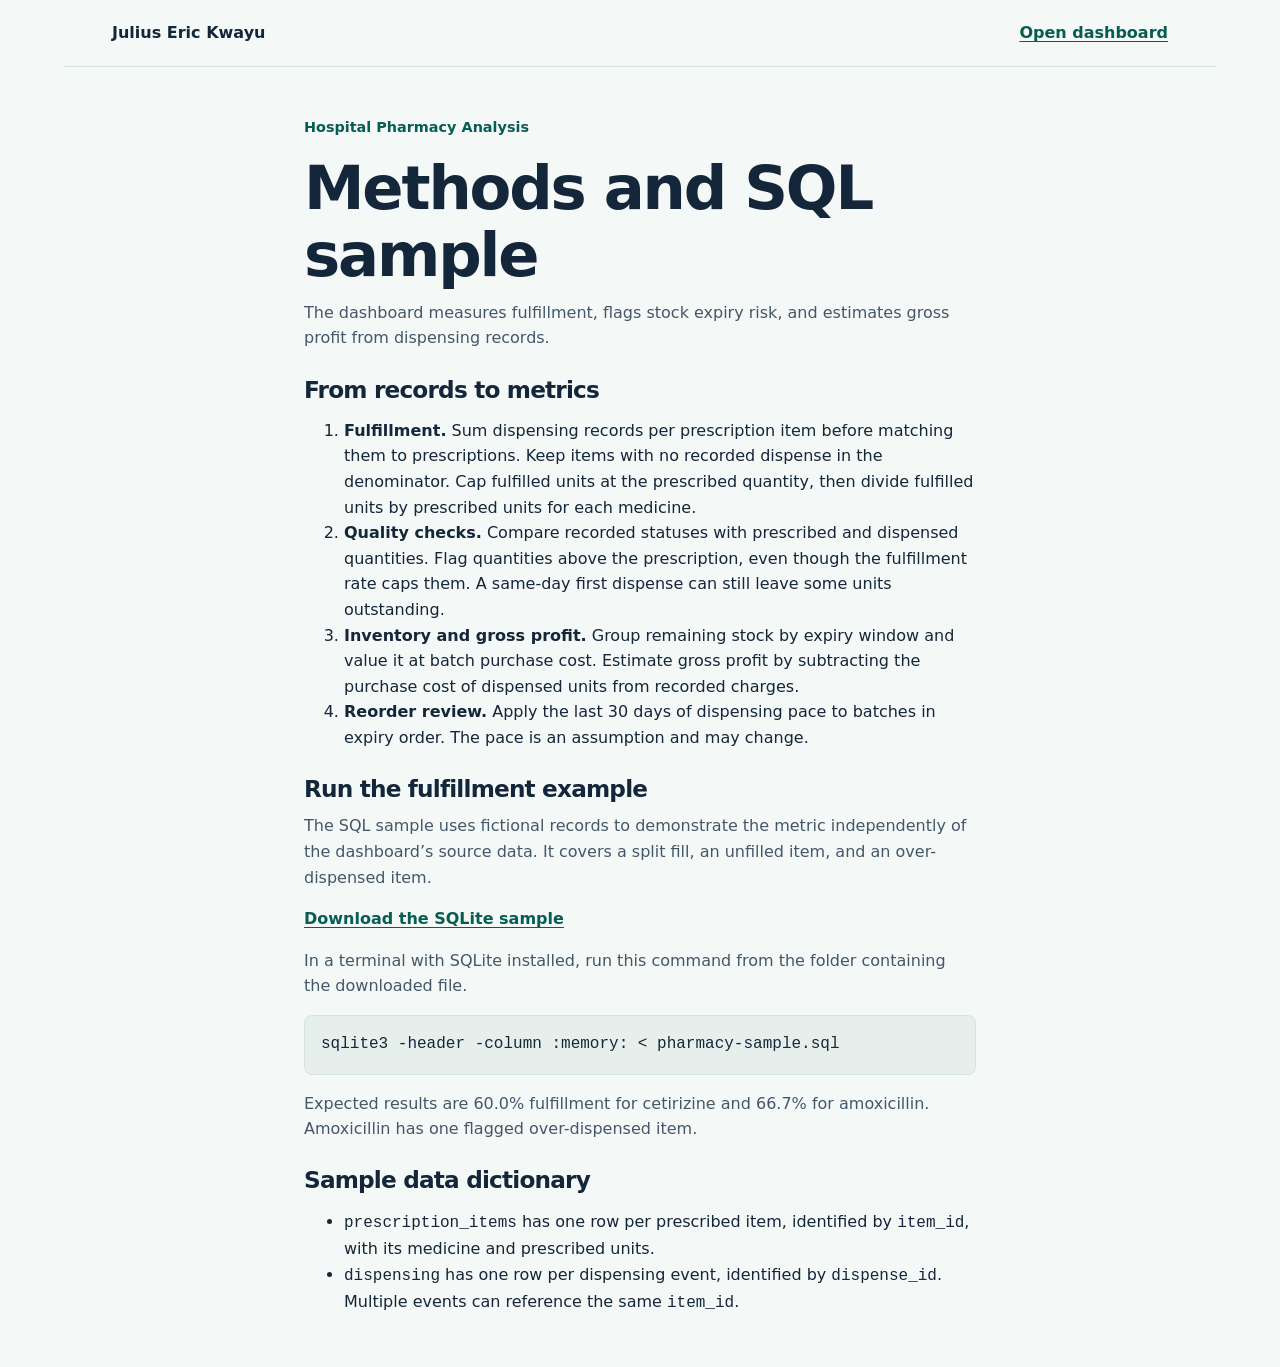
==== pharmacy-methods.html @ 9d3212df "Publish data analytics portfolio" ====
<!doctype html>
<html lang="en">
<head>
<meta charset="utf-8">
<meta name="viewport" content="width=device-width, initial-scale=1">
<title>Pharmacy Analysis Methods | Julius Eric Kwayu</title>
<link rel="stylesheet" href="portfolio.css">
</head>
<body>
<header class="wrap bar"><a class="name" href="index.html#projects">Julius Eric Kwayu</a><a href="pharmacy_dashboard.html">Open dashboard</a></header>
<main class="wrap methods">
<p class="label">Hospital Pharmacy Analysis</p>
<h1>Methods and SQL sample</h1>
<p>The dashboard measures fulfillment, flags stock expiry risk, and estimates gross profit from dispensing records.</p>
<h2>From records to metrics</h2>
<ol>
<li><strong>Fulfillment.</strong> Sum dispensing records per prescription item before matching them to prescriptions. Keep items with no recorded dispense in the denominator. Cap fulfilled units at the prescribed quantity, then divide fulfilled units by prescribed units for each medicine.</li>
<li><strong>Quality checks.</strong> Compare recorded statuses with prescribed and dispensed quantities. Flag quantities above the prescription, even though the fulfillment rate caps them. A same-day first dispense can still leave some units outstanding.</li>
<li><strong>Inventory and gross profit.</strong> Group remaining stock by expiry window and value it at batch purchase cost. Estimate gross profit by subtracting the purchase cost of dispensed units from recorded charges.</li>
<li><strong>Reorder review.</strong> Apply the last 30 days of dispensing pace to batches in expiry order. The pace is an assumption and may change.</li>
</ol>
<h2>Run the fulfillment example</h2>
<p>The SQL sample uses fictional records to demonstrate the metric independently of the dashboard’s source data. It covers a split fill, an unfilled item, and an over-dispensed item.</p>
<p><a href="pharmacy-sample.sql" download>Download the SQLite sample</a></p>
<p>In a terminal with SQLite installed, run this command from the folder containing the downloaded file.</p>
<pre><code>sqlite3 -header -column :memory: &lt; pharmacy-sample.sql</code></pre>
<p>Expected results are 60.0% fulfillment for cetirizine and 66.7% for amoxicillin. Amoxicillin has one flagged over-dispensed item.</p>
<h2>Sample data dictionary</h2>
<ul>
<li><code>prescription_items</code> has one row per prescribed item, identified by <code>item_id</code>, with its medicine and prescribed units.</li>
<li><code>dispensing</code> has one row per dispensing event, identified by <code>dispense_id</code>. Multiple events can reference the same <code>item_id</code>.</li>
</ul>
</main>
</body>
</html>
---- portfolio.css ----
:root{color-scheme:light;--ink:#14263a;--muted:#44576a;--accent:#075c53;--line:#d6e4df;--paper:#f4f8f6;--white:#fff}
*{box-sizing:border-box}
body{margin:0;background:var(--paper);color:var(--ink);font:1rem/1.6 system-ui,sans-serif}
.wrap{max-width:72rem;margin:auto;padding-inline:clamp(1rem,4vw,3rem)}
.bar{display:flex;justify-content:space-between;align-items:center;gap:.75rem;flex-wrap:wrap;padding-block:1.25rem;border-bottom:1px solid var(--line)}
nav,.actions{display:flex;gap:1rem;align-items:center;flex-wrap:wrap}
a{color:var(--accent);font-weight:680;text-underline-offset:.2em}
a:hover{text-decoration-thickness:.13em}
a:focus-visible,summary:focus-visible{outline:3px solid #ac6719;outline-offset:4px}
.name{color:var(--ink);text-decoration:none}
.hero{padding-block:clamp(2.5rem,7vw,5rem)}
h1,h2,h3{line-height:1.09;letter-spacing:-.035em;margin:0 0 .75rem}
h1{font-size:clamp(2.5rem,7vw,5.4rem);max-width:13ch}
h2{font-size:clamp(1.75rem,4vw,2.55rem)}
h3{font-size:clamp(1.45rem,3vw,2rem)}
p{margin:.6rem 0 1rem;color:var(--muted)}
.label{font-size:.9rem;color:var(--accent);font-weight:750}
.intro{max-width:51ch;font-size:1.16rem;margin-bottom:1.4rem}
.button{display:inline-block;padding:.6rem .9rem;border-radius:.45rem;background:var(--accent);color:var(--white);text-decoration:none}
.panel{background:var(--white);border:1px solid var(--line);border-radius:1rem;padding:clamp(1rem,3vw,2rem)}
.featured,.grid{display:grid;grid-template-columns:repeat(2,minmax(0,1fr));gap:1rem}
.featured{gap:clamp(1rem,3vw,2.5rem);align-items:center}
.grid{margin-top:1rem}
figure{background:#eaf4f0;border-radius:.75rem;padding:1rem;margin:0}
figcaption{font-weight:750}
.chart{padding:0;margin:.75rem 0 0;list-style:none;display:grid;gap:.5rem}
.chart li{display:grid;align-items:center;grid-template-columns:minmax(8rem,1fr) minmax(2rem,1fr) 3.2rem;gap:.5rem;font-size:.9rem}
.track{height:.55rem;border-radius:1rem;background:#ccded8}
.track span{display:block;width:var(--rate);height:100%;border-radius:inherit;background:#177568}
details{padding:.55rem 0;margin-bottom:.75rem;border-block:1px solid var(--line)}
summary{cursor:pointer;font-weight:650}
.contact{margin-block:2rem;display:flex;align-items:center;justify-content:space-between;flex-wrap:wrap;gap:1rem;padding-block:1.5rem;border-top:1px solid var(--line)}
.contact p{margin:0}
.methods{max-width:48rem;padding-block:2.5rem}
.methods h1{font-size:clamp(2.3rem,6vw,3.8rem);max-width:none}
.methods h2{font-size:1.45rem;margin-top:1.6rem}
pre{overflow:auto;padding:1rem;background:#e7efec;border:1px solid var(--line);border-radius:.5rem}
@media(max-width:47rem){.featured,.grid{grid-template-columns:1fr}}
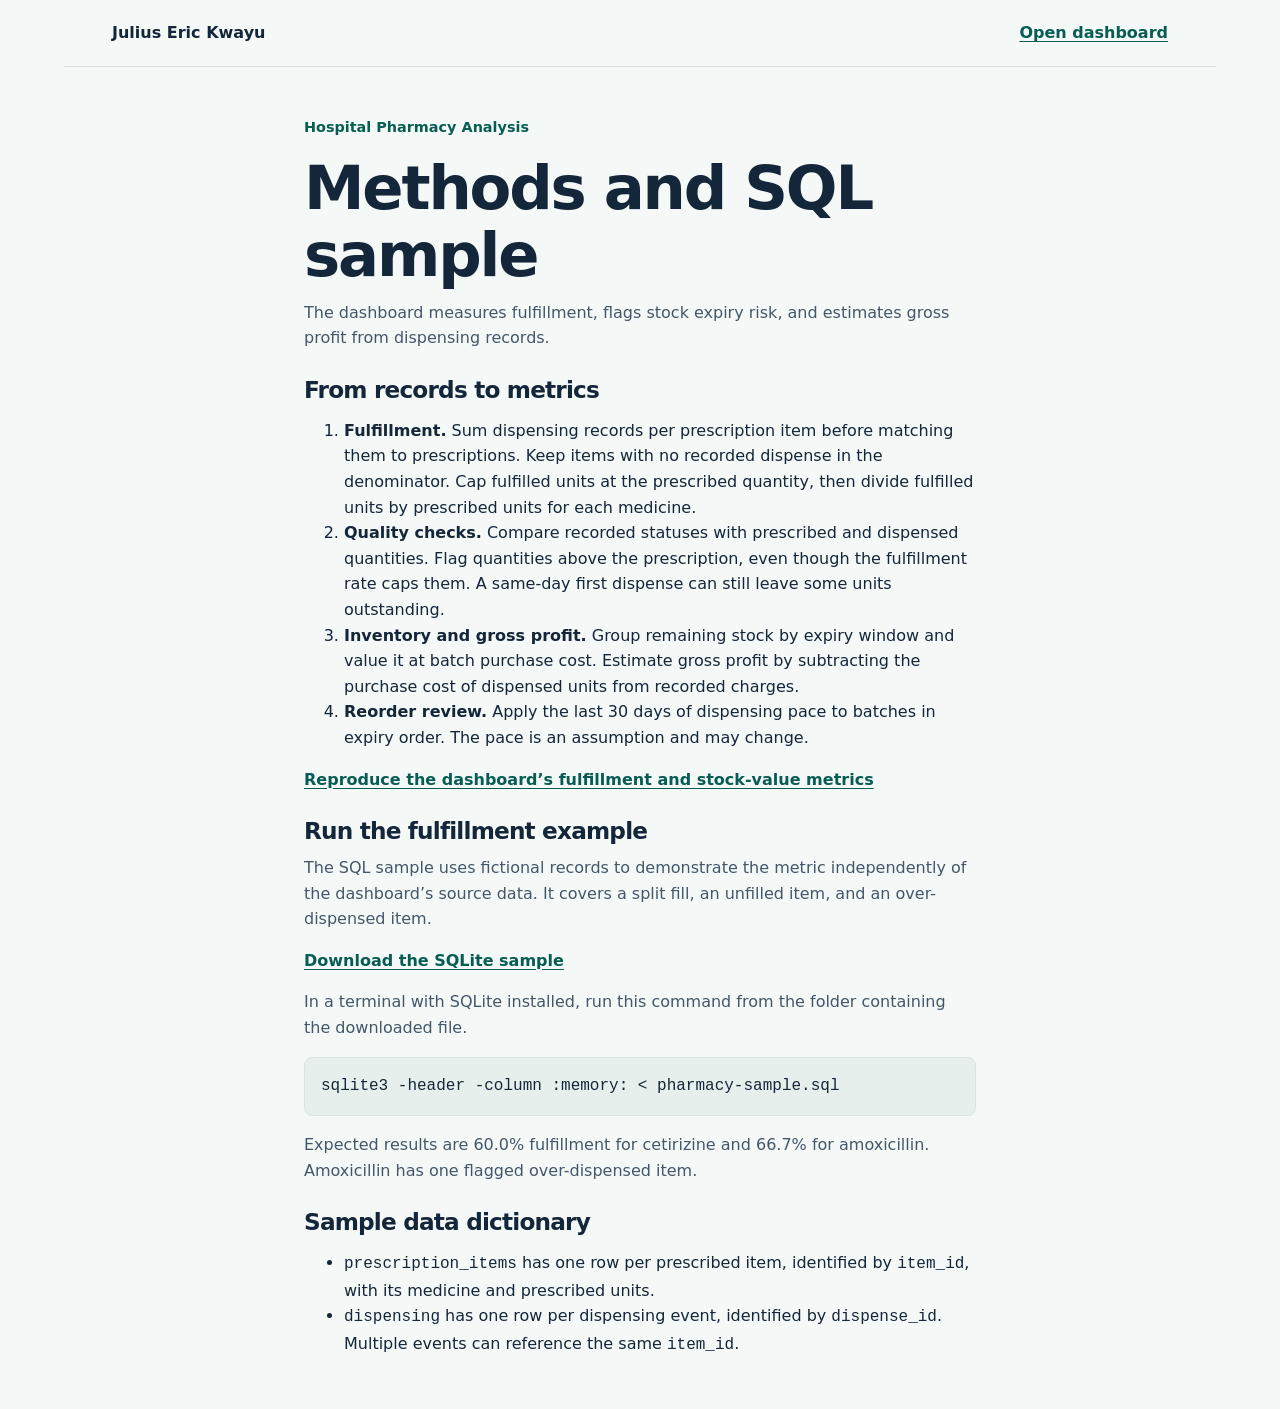
==== commit 7be38136: "Add reproducible pharmacy metrics and supermarket forecast validation" ====
--- a/pharmacy-methods.html
+++ b/pharmacy-methods.html
@@ -19,6 +19,7 @@
 <li><strong>Inventory and gross profit.</strong> Group remaining stock by expiry window and value it at batch purchase cost. Estimate gross profit by subtracting the purchase cost of dispensed units from recorded charges.</li>
 <li><strong>Reorder review.</strong> Apply the last 30 days of dispensing pace to batches in expiry order. The pace is an assumption and may change.</li>
 </ol>
+<p><a href="reproducible-analysis.html">Reproduce the dashboard’s fulfillment and stock-value metrics</a></p>
 <h2>Run the fulfillment example</h2>
 <p>The SQL sample uses fictional records to demonstrate the metric independently of the dashboard’s source data. It covers a split fill, an unfilled item, and an over-dispensed item.</p>
 <p><a href="pharmacy-sample.sql" download>Download the SQLite sample</a></p>
